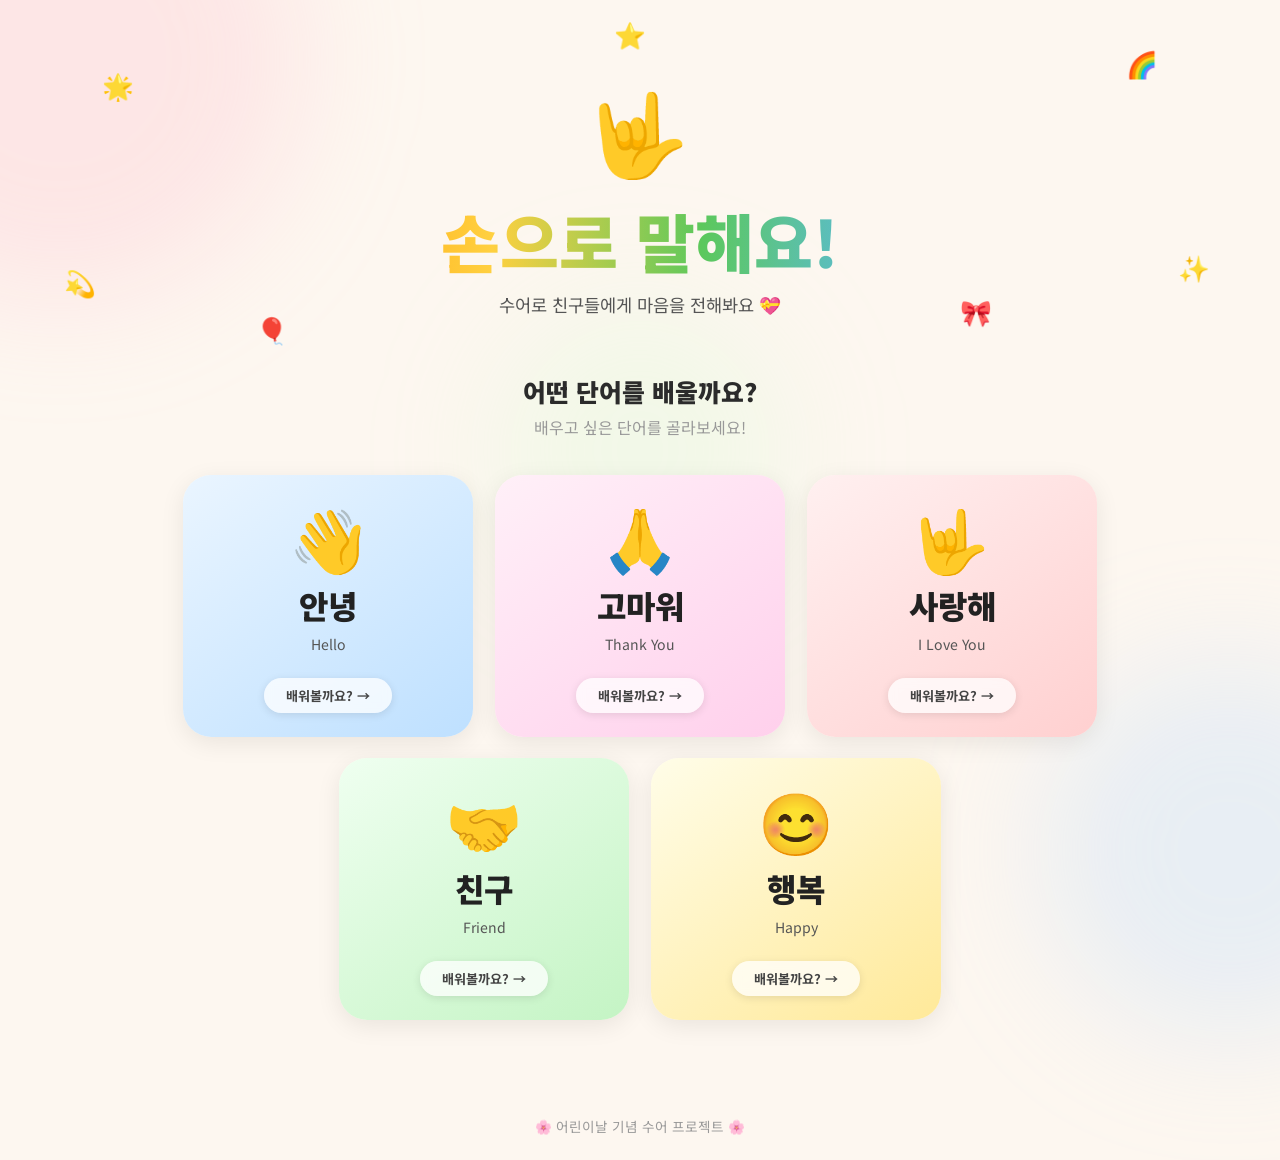
==== index.html @ a9c276ed "첫번째 버전 입니다." ====
<!DOCTYPE html>
<html lang="ko">
<head>
  <meta charset="UTF-8" />
  <meta name="viewport" content="width=device-width, initial-scale=1.0" />
  <title>손으로 말해요! 🤟</title>
  <link rel="stylesheet" href="css/style.css" />
  <link rel="preconnect" href="https://fonts.googleapis.com" />
  <link rel="preconnect" href="https://fonts.gstatic.com" crossorigin />
  <link href="https://fonts.googleapis.com/css2?family=Noto+Sans+KR:wght@400;700;900&display=swap" rel="stylesheet" />
</head>
<body class="home-page">

  <!-- Soft background blobs -->
  <div class="bg-blob blob-1"></div>
  <div class="bg-blob blob-2"></div>
  <div class="bg-blob blob-3"></div>

  <!-- ===== Hero ===== -->
  <header class="hero">
    <div class="hero-floats" aria-hidden="true">
      <span class="fe" style="--x:8%;  --y:18%; --d:0.0s; --dur:3.2s">🌟</span>
      <span class="fe" style="--x:88%; --y:12%; --d:0.6s; --dur:2.8s">🌈</span>
      <span class="fe" style="--x:5%;  --y:72%; --d:1.2s; --dur:3.5s">💫</span>
      <span class="fe" style="--x:92%; --y:68%; --d:0.3s; --dur:3.0s">✨</span>
      <span class="fe" style="--x:48%; --y:4%;  --d:0.9s; --dur:2.6s">⭐</span>
      <span class="fe" style="--x:20%; --y:85%; --d:1.5s; --dur:3.8s">🎈</span>
      <span class="fe" style="--x:75%; --y:80%; --d:0.4s; --dur:3.3s">🎀</span>
    </div>

    <div class="hero-content">
      <div class="hero-icon" aria-hidden="true">🤟</div>
      <h1 class="hero-title">손으로 말해요!</h1>
      <p class="hero-subtitle">수어로 친구들에게 마음을 전해봐요 💝</p>
    </div>
  </header>

  <!-- ===== Word Selection ===== -->
  <main class="main-content">
    <div class="section-header">
      <h2>어떤 단어를 배울까요?</h2>
      <p>배우고 싶은 단어를 골라보세요!</p>
    </div>

    <div class="words-grid">

      <a href="learn.html?word=hello" class="word-card" data-color="blue">
        <div class="card-emoji" aria-hidden="true">👋</div>
        <span class="word-kr">안녕</span>
        <span class="word-en">Hello</span>
        <span class="card-btn">배워볼까요? →</span>
      </a>

      <a href="learn.html?word=thankyou" class="word-card" data-color="pink">
        <div class="card-emoji" aria-hidden="true">🙏</div>
        <span class="word-kr">고마워</span>
        <span class="word-en">Thank You</span>
        <span class="card-btn">배워볼까요? →</span>
      </a>

      <a href="learn.html?word=iloveyou" class="word-card" data-color="red">
        <div class="card-emoji" aria-hidden="true">🤟</div>
        <span class="word-kr">사랑해</span>
        <span class="word-en">I Love You</span>
        <span class="card-btn">배워볼까요? →</span>
      </a>

      <a href="learn.html?word=friend" class="word-card" data-color="green">
        <div class="card-emoji" aria-hidden="true">🤝</div>
        <span class="word-kr">친구</span>
        <span class="word-en">Friend</span>
        <span class="card-btn">배워볼까요? →</span>
      </a>

      <a href="learn.html?word=happy" class="word-card" data-color="yellow">
        <div class="card-emoji" aria-hidden="true">😊</div>
        <span class="word-kr">행복</span>
        <span class="word-en">Happy</span>
        <span class="card-btn">배워볼까요? →</span>
      </a>

    </div>
  </main>

  <footer class="home-footer">
    <p>🌸 어린이날 기념 수어 프로젝트 🌸</p>
  </footer>

</body>
</html>
---- css/style.css ----
/* =============================================
   공통 기반
   ============================================= */
*, *::before, *::after { box-sizing: border-box; margin: 0; padding: 0; }

:root {
  --font: 'Noto Sans KR', sans-serif;

  --cream:   #FDF7F0;
  --white:   #FFFFFF;
  --text:    #2B2B2B;
  --text-md: #555555;
  --text-lt: #999999;
  --shadow:  rgba(0, 0, 0, 0.08);
  --shadow-h: rgba(0, 0, 0, 0.16);

  /* word card gradients */
  --grad-blue:   linear-gradient(145deg, #EAF5FF 0%, #BEE0FF 100%);
  --grad-pink:   linear-gradient(145deg, #FFF0F8 0%, #FFD0EC 100%);
  --grad-red:    linear-gradient(145deg, #FFF0F0 0%, #FFD0D0 100%);
  --grad-green:  linear-gradient(145deg, #EFFFF0 0%, #C4F4C4 100%);
  --grad-yellow: linear-gradient(145deg, #FFFDE8 0%, #FFE999 100%);

  /* learn page accent */
  --accent:  #7C5CFC;
  --accent2: #A78BFA;
  --success: #34D399;
  --danger:  #F87171;
}

html, body {
  font-family: var(--font);
  background: var(--cream);
  color: var(--text);
  min-height: 100%;
  overflow-x: hidden;
}

/* =============================================
   배경 블롭 (홈 페이지)
   ============================================= */
.bg-blob {
  position: fixed;
  border-radius: 50%;
  pointer-events: none;
  z-index: 0;
  filter: blur(60px);
}
.blob-1 {
  width: 480px; height: 480px;
  background: rgba(255, 180, 200, 0.25);
  top: -180px; left: -180px;
}
.blob-2 {
  width: 380px; height: 380px;
  background: rgba(170, 210, 255, 0.25);
  bottom: -140px; right: -140px;
}
.blob-3 {
  width: 300px; height: 300px;
  background: rgba(200, 255, 200, 0.2);
  top: 50%; left: 50%;
  transform: translate(-50%, -50%);
}

/* =============================================
   홈 — Hero
   ============================================= */
.hero {
  position: relative;
  z-index: 1;
  text-align: center;
  padding: 70px 24px 48px;
  overflow: hidden;
}

/* floating emoji particles */
.hero-floats { position: absolute; inset: 0; pointer-events: none; }
.fe {
  position: absolute;
  left: var(--x);
  top:  var(--y);
  font-size: 1.6rem;
  animation: float var(--dur, 3s) ease-in-out infinite;
  animation-delay: var(--d, 0s);
  user-select: none;
}
@keyframes float {
  0%, 100% { transform: translateY(0)   rotate(0deg); }
  50%       { transform: translateY(-16px) rotate(12deg); }
}

.hero-content { position: relative; z-index: 1; }

.hero-icon {
  font-size: 5rem;
  display: block;
  margin-bottom: 18px;
  animation: bounce-y 2.4s ease-in-out infinite;
}
@keyframes bounce-y {
  0%, 100% { transform: translateY(0); }
  50%       { transform: translateY(-14px); }
}

.hero-title {
  font-size: clamp(2.2rem, 6vw, 4rem);
  font-weight: 900;
  line-height: 1.15;
  background: linear-gradient(90deg,
    #FF6B6B 0%, #FF9A00 20%, #FFD040 38%,
    #5CC85C 55%, #5BB8F5 72%, #A855F7 100%);
  -webkit-background-clip: text;
  -webkit-text-fill-color: transparent;
  background-clip: text;
  margin-bottom: 14px;
}

.hero-subtitle {
  font-size: 1.1rem;
  color: var(--text-md);
  font-weight: 400;
}

/* =============================================
   홈 — 섹션 헤더 & 그리드
   ============================================= */
.main-content {
  position: relative;
  z-index: 1;
  max-width: 1020px;
  margin: 0 auto;
  padding: 8px 24px 72px;
}

.section-header {
  text-align: center;
  margin-bottom: 36px;
}
.section-header h2 {
  font-size: 1.55rem;
  font-weight: 900;
  margin-bottom: 6px;
}
.section-header p {
  font-size: 1rem;
  color: var(--text-lt);
}

/* flex-wrap so the last 2 centre naturally */
.words-grid {
  display: flex;
  flex-wrap: wrap;
  justify-content: center;
  gap: 22px;
}

/* =============================================
   홈 — 단어 카드
   ============================================= */
.word-card {
  flex: 0 0 calc(33.33% - 22px);
  min-width: 210px;
  max-width: 290px;
  text-decoration: none;
  color: var(--text);
  border-radius: 28px;
  padding: 32px 20px 24px;
  text-align: center;
  display: flex;
  flex-direction: column;
  align-items: center;
  gap: 6px;
  box-shadow: 0 6px 24px var(--shadow);
  transition: transform 0.25s ease, box-shadow 0.25s ease;
  cursor: pointer;
  position: relative;
  overflow: hidden;

  /* entrance animation */
  opacity: 0;
  animation: card-in 0.5s ease forwards;
}
.word-card:nth-child(1) { animation-delay: 0.10s; }
.word-card:nth-child(2) { animation-delay: 0.18s; }
.word-card:nth-child(3) { animation-delay: 0.26s; }
.word-card:nth-child(4) { animation-delay: 0.34s; }
.word-card:nth-child(5) { animation-delay: 0.42s; }

@keyframes card-in {
  from { opacity: 0; transform: translateY(28px) scale(0.95); }
  to   { opacity: 1; transform: translateY(0)   scale(1); }
}

.word-card:hover {
  transform: translateY(-10px) scale(1.03);
  box-shadow: 0 18px 48px var(--shadow-h);
}
.word-card:active {
  transform: translateY(-4px) scale(0.99);
}

/* color variants */
.word-card[data-color="blue"]   { background: var(--grad-blue); }
.word-card[data-color="pink"]   { background: var(--grad-pink); }
.word-card[data-color="red"]    { background: var(--grad-red); }
.word-card[data-color="green"]  { background: var(--grad-green); }
.word-card[data-color="yellow"] { background: var(--grad-yellow); }

.card-emoji {
  font-size: 3.8rem;
  line-height: 1;
  margin-bottom: 8px;
  transition: transform 0.25s ease;
}
.word-card:hover .card-emoji {
  transform: scale(1.18) rotate(6deg);
}

.word-kr {
  font-size: 2rem;
  font-weight: 900;
  color: #222;
}
.word-en {
  font-size: 0.88rem;
  color: var(--text-md);
  margin-bottom: 14px;
}
.card-btn {
  display: inline-block;
  background: rgba(255,255,255,0.75);
  backdrop-filter: blur(4px);
  border-radius: 50px;
  padding: 8px 22px;
  font-size: 0.82rem;
  font-weight: 700;
  color: #444;
  box-shadow: 0 2px 8px rgba(0,0,0,0.1);
  transition: background 0.2s;
  margin-top: 4px;
}
.word-card:hover .card-btn {
  background: rgba(255,255,255,0.95);
}

/* =============================================
   홈 — 푸터
   ============================================= */
.home-footer {
  position: relative;
  z-index: 1;
  text-align: center;
  padding: 24px;
  color: var(--text-lt);
  font-size: 0.85rem;
}

/* =============================================
   학습 페이지 — 기본 구조
   ============================================= */
.learn-page {
  min-height: 100vh;
  display: flex;
  flex-direction: column;
  background: #F5F0FF; /* soft lavender for learn page */
}
.learn-page::before {
  content: '';
  position: fixed;
  inset: 0;
  background:
    radial-gradient(ellipse 60% 50% at 10% 0%,   rgba(167,139,250,0.18) 0%, transparent 70%),
    radial-gradient(ellipse 50% 60% at 90% 100%,  rgba(110,200,255,0.15) 0%, transparent 70%);
  pointer-events: none;
  z-index: 0;
}

/* =============================================
   학습 페이지 — 헤더
   ============================================= */
.learn-header {
  position: sticky;
  top: 0;
  z-index: 100;
  display: flex;
  align-items: center;
  gap: 16px;
  padding: 16px 24px;
  background: rgba(255,255,255,0.85);
  backdrop-filter: blur(12px);
  box-shadow: 0 2px 16px rgba(0,0,0,0.07);
}

.back-btn {
  text-decoration: none;
  color: var(--text);
  font-weight: 700;
  font-size: 0.9rem;
  padding: 8px 18px;
  border-radius: 50px;
  background: #EBEBEB;
  transition: background 0.2s;
  flex-shrink: 0;
}
.back-btn:hover { background: #DCDCDC; }

.learn-word-badge {
  display: flex;
  align-items: center;
  gap: 10px;
}
#hdr-emoji { font-size: 1.6rem; }
#hdr-kr    { font-size: 1.3rem; font-weight: 900; }
#hdr-en    { font-size: 0.85rem; color: var(--text-lt); }

/* =============================================
   학습 페이지 — 메인 그리드
   ============================================= */
.learn-main {
  position: relative;
  z-index: 1;
  flex: 1;
  display: grid;
  grid-template-columns: 1fr 1fr;
  grid-template-rows: 1fr auto;
  gap: 20px;
  max-width: 1080px;
  width: 100%;
  margin: 0 auto;
  padding: 24px 24px 40px;
}

/* shared panel */
.panel {
  background: var(--white);
  border-radius: 28px;
  padding: 28px;
  box-shadow: 0 6px 28px rgba(124, 92, 252, 0.08);
}
.panel-title {
  font-size: 1.05rem;
  font-weight: 900;
  margin-bottom: 20px;
  color: var(--text);
}

/* =============================================
   학습 페이지 — How-to 패널
   ============================================= */
.howto-panel { display: flex; flex-direction: column; gap: 20px; }

/* reference word display */
.ref-display {
  text-align: center;
  padding: 24px 16px;
  border-radius: 20px;
  background: linear-gradient(135deg, #F3EFFF 0%, #E8DFFF 100%);
  border: 2px solid rgba(124, 92, 252, 0.15);
}
.ref-emoji {
  font-size: 4rem;
  line-height: 1;
  margin-bottom: 10px;
  animation: bounce-y 2.4s ease-in-out infinite;
}
.ref-kr {
  font-size: 2.2rem;
  font-weight: 900;
  color: var(--accent);
  margin-bottom: 4px;
}
.ref-en {
  font-size: 0.9rem;
  color: var(--text-lt);
}

/* steps */
.steps-list {
  list-style: none;
  display: flex;
  flex-direction: column;
  gap: 12px;
}
.step-item {
  display: flex;
  align-items: flex-start;
  gap: 12px;
  padding: 14px 16px;
  background: #F9F7FF;
  border-radius: 16px;
  border: 1px solid rgba(124, 92, 252, 0.08);
}
.step-num {
  width: 30px;
  height: 30px;
  border-radius: 50%;
  background: linear-gradient(135deg, var(--accent), var(--accent2));
  color: #fff;
  font-weight: 900;
  font-size: 0.85rem;
  display: flex;
  align-items: center;
  justify-content: center;
  flex-shrink: 0;
}
.step-emoji { font-size: 1.3rem; line-height: 1.6; }
.step-text  { font-size: 0.95rem; line-height: 1.6; padding-top: 3px; color: var(--text-md); }

/* =============================================
   학습 페이지 — 웹캠 패널
   ============================================= */
.webcam-panel {
  display: flex;
  flex-direction: column;
  align-items: center;
  gap: 16px;
}

.webcam-wrap {
  position: relative;
  width: 100%;
  aspect-ratio: 4 / 3;
  border-radius: 20px;
  background: #0F0F1A;
  overflow: hidden;
  display: flex;
  align-items: center;
  justify-content: center;
}

#webcam-video {
  width: 100%;
  height: 100%;
  object-fit: cover;
  transform: scaleX(-1); /* mirror */
  border-radius: 20px;
}

.cam-placeholder {
  display: flex;
  flex-direction: column;
  align-items: center;
  gap: 12px;
  color: rgba(255,255,255,0.6);
  text-align: center;
  font-size: 0.9rem;
  line-height: 1.5;
}
.ph-emoji { font-size: 3.2rem; }

/* red recording dot */
.rec-dot {
  position: absolute;
  top: 14px;
  right: 14px;
  width: 13px;
  height: 13px;
  background: #FF3B30;
  border-radius: 50%;
  box-shadow: 0 0 6px rgba(255,59,48,0.8);
  animation: pulse-dot 1.2s ease-in-out infinite;
}
@keyframes pulse-dot {
  0%, 100% { opacity: 1;   transform: scale(1);   }
  50%       { opacity: 0.4; transform: scale(0.75); }
}

/* camera button */
.cam-btn {
  width: 100%;
  padding: 14px;
  border: none;
  border-radius: 50px;
  font-family: var(--font);
  font-size: 1rem;
  font-weight: 700;
  cursor: pointer;
  display: flex;
  align-items: center;
  justify-content: center;
  gap: 8px;
  transition: transform 0.2s ease, box-shadow 0.2s ease;
}
.cam-start {
  background: linear-gradient(135deg, #5CC85C, #38A838);
  color: #fff;
  box-shadow: 0 4px 16px rgba(92, 200, 92, 0.4);
}
.cam-start:hover  { transform: translateY(-2px); box-shadow: 0 8px 22px rgba(92,200,92,0.5); }
.cam-stop {
  background: linear-gradient(135deg, #FF6B6B, #CC3333);
  color: #fff;
  box-shadow: 0 4px 16px rgba(255,107,107,0.4);
}
.cam-stop:hover   { transform: translateY(-2px); box-shadow: 0 8px 22px rgba(255,107,107,0.5); }

.cam-tip { font-size: 0.82rem; color: var(--text-lt); text-align: center; }

/* =============================================
   학습 페이지 — 피드백 패널
   ============================================= */
.feedback-panel {
  grid-column: 1 / -1;
  min-height: 110px;
  display: flex;
  align-items: center;
  justify-content: center;
}

.fb {
  display: flex;
  flex-direction: column;
  align-items: center;
  gap: 10px;
  text-align: center;
  font-size: 1rem;
  color: var(--text-md);
}
.fb[hidden] { display: none !important; }

.fb-icon  { font-size: 2.2rem; }

/* confidence bar */
.conf-bar-wrap {
  width: 240px;
  max-width: 100%;
  height: 12px;
  background: #EEE;
  border-radius: 6px;
  overflow: hidden;
  margin-top: 4px;
}
.conf-bar {
  height: 100%;
  width: 0%;
  border-radius: 6px;
  background: linear-gradient(90deg, #FBBF24, #34D399);
  transition: width 0.35s ease;
}

/* success state */
.celebrate-pop {
  animation: pop-in 0.5s cubic-bezier(0.34, 1.56, 0.64, 1) forwards;
}
@keyframes pop-in {
  from { transform: scale(0) rotate(-15deg); }
  to   { transform: scale(1) rotate(0deg); }
}
.success-msg {
  font-size: 1.4rem;
  font-weight: 900;
  color: var(--success);
}
.retry-btn {
  margin-top: 6px;
  padding: 10px 28px;
  border: none;
  border-radius: 50px;
  font-family: var(--font);
  font-size: 0.95rem;
  font-weight: 700;
  background: linear-gradient(135deg, var(--accent), var(--accent2));
  color: #fff;
  cursor: pointer;
  box-shadow: 0 4px 14px rgba(124,92,252,0.35);
  transition: transform 0.2s, box-shadow 0.2s;
}
.retry-btn:hover {
  transform: translateY(-2px);
  box-shadow: 0 8px 20px rgba(124,92,252,0.45);
}

/* =============================================
   축하 confetti 캔버스
   ============================================= */
#confetti-canvas {
  position: fixed;
  inset: 0;
  width: 100%;
  height: 100%;
  pointer-events: none;
  z-index: 9999;
}
#confetti-canvas[hidden] { display: none; }

/* =============================================
   반응형
   ============================================= */
@media (max-width: 780px) {
  .learn-main {
    grid-template-columns: 1fr;
    grid-template-rows: auto;
    padding: 16px 16px 32px;
  }
  .feedback-panel { grid-column: 1; }

  .word-card {
    flex: 0 0 calc(50% - 11px);
    min-width: 0;
    max-width: none;
  }
}

@media (max-width: 480px) {
  .word-card { flex: 0 0 100%; }
  .hero { padding: 50px 16px 36px; }
  .hero-icon { font-size: 3.8rem; }
}
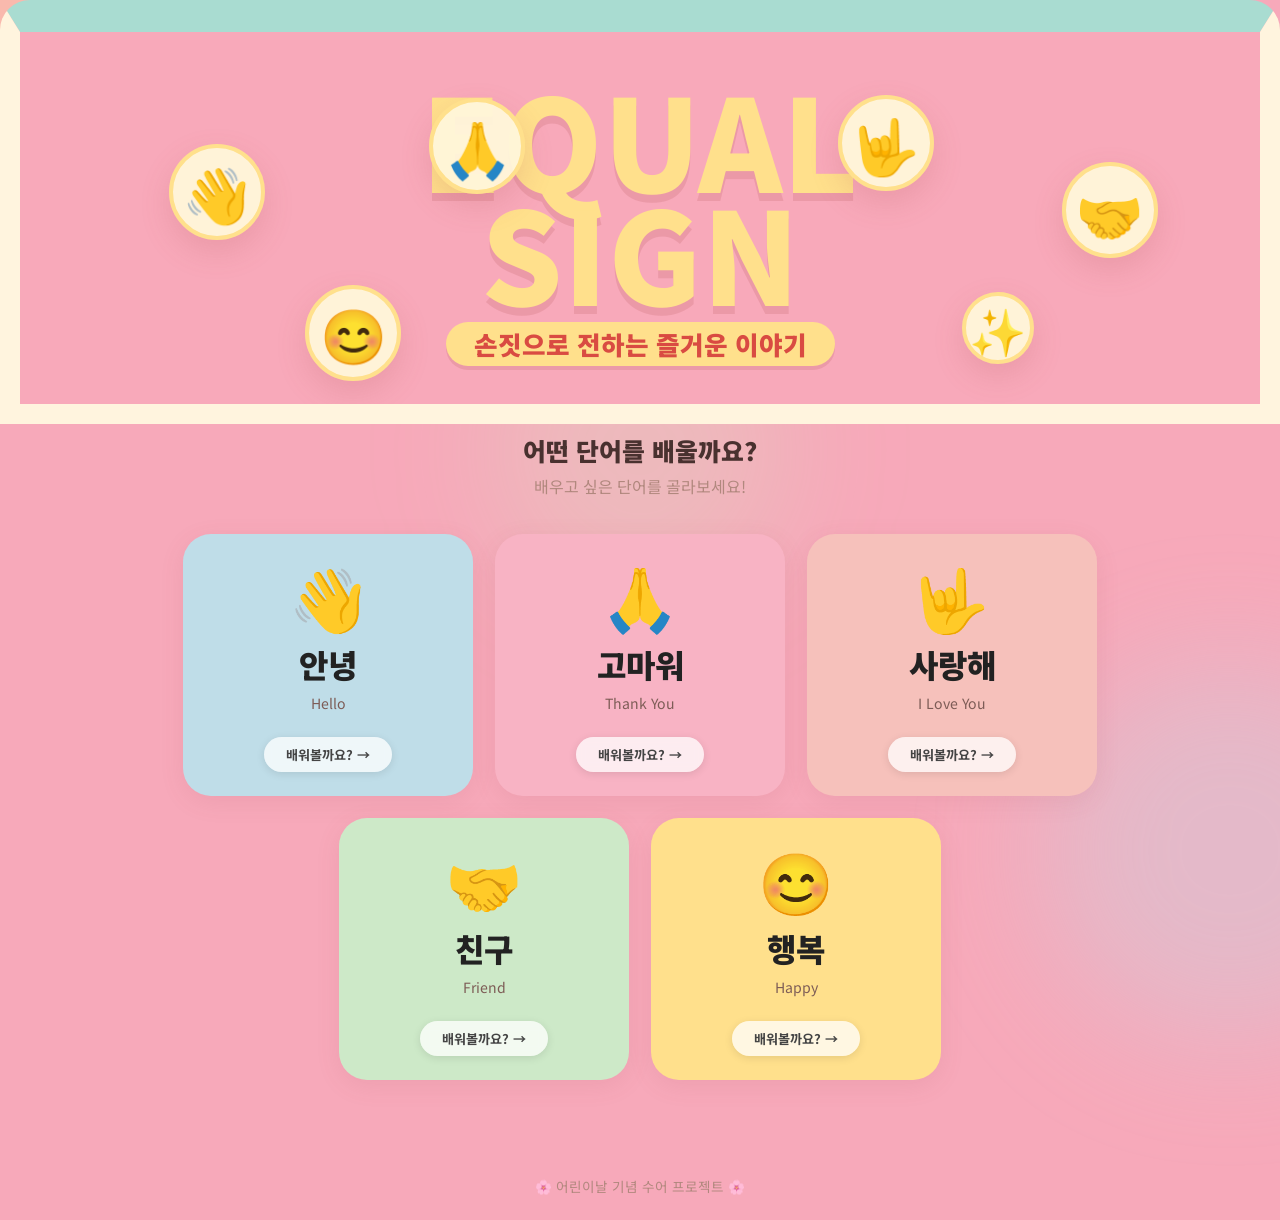
==== commit 9e05562a: "[Feat] 홈 히어로를 파스텔 톤으로 개편" ====
--- a/index.html
+++ b/index.html
@@ -4,7 +4,7 @@
   <meta charset="UTF-8" />
   <meta name="viewport" content="width=device-width, initial-scale=1.0" />
   <title>손으로 말해요! 🤟</title>
-  <link rel="stylesheet" href="css/style.css" />
+  <link rel="stylesheet" href="css/style.css?v=4" />
   <link rel="preconnect" href="https://fonts.googleapis.com" />
   <link rel="preconnect" href="https://fonts.gstatic.com" crossorigin />
   <link href="https://fonts.googleapis.com/css2?family=Noto+Sans+KR:wght@400;700;900&display=swap" rel="stylesheet" />
@@ -19,19 +19,20 @@
   <!-- ===== Hero ===== -->
   <header class="hero">
     <div class="hero-floats" aria-hidden="true">
-      <span class="fe" style="--x:8%;  --y:18%; --d:0.0s; --dur:3.2s">🌟</span>
-      <span class="fe" style="--x:88%; --y:12%; --d:0.6s; --dur:2.8s">🌈</span>
-      <span class="fe" style="--x:5%;  --y:72%; --d:1.2s; --dur:3.5s">💫</span>
-      <span class="fe" style="--x:92%; --y:68%; --d:0.3s; --dur:3.0s">✨</span>
-      <span class="fe" style="--x:48%; --y:4%;  --d:0.9s; --dur:2.6s">⭐</span>
-      <span class="fe" style="--x:20%; --y:85%; --d:1.5s; --dur:3.8s">🎈</span>
-      <span class="fe" style="--x:75%; --y:80%; --d:0.4s; --dur:3.3s">🎀</span>
+      <span class="fe hero-emoji emoji-hello" style="--x:12%; --y:30%; --d:0.0s; --dur:3.4s">👋</span>
+      <span class="fe hero-emoji emoji-thanks" style="--x:33%; --y:20%; --d:0.5s; --dur:3.0s">🙏</span>
+      <span class="fe hero-emoji emoji-love" style="--x:66%; --y:19%; --d:0.9s; --dur:3.2s">🤟</span>
+      <span class="fe hero-emoji emoji-friend" style="--x:84%; --y:35%; --d:0.2s; --dur:3.6s">🤝</span>
+      <span class="fe hero-emoji emoji-happy" style="--x:23%; --y:68%; --d:1.1s; --dur:3.1s">😊</span>
+      <span class="fe hero-emoji emoji-star" style="--x:76%; --y:70%; --d:0.7s; --dur:3.5s">✨</span>
     </div>
 
     <div class="hero-content">
-      <div class="hero-icon" aria-hidden="true">🤟</div>
-      <h1 class="hero-title">손으로 말해요!</h1>
-      <p class="hero-subtitle">수어로 친구들에게 마음을 전해봐요 💝</p>
+      <h1 class="hero-title">
+        <span>EQUAL</span>
+        <span>SIGN</span>
+      </h1>
+      <p class="hero-subtitle">손짓으로 전하는 즐거운 이야기</p>
     </div>
   </header>
 
--- a/css/style.css
+++ b/css/style.css
@@ -6,20 +6,24 @@
 :root {
   --font: 'Noto Sans KR', sans-serif;
 
-  --cream:   #FDF7F0;
+  --cream:   #FFF4DE;
   --white:   #FFFFFF;
-  --text:    #2B2B2B;
-  --text-md: #555555;
-  --text-lt: #999999;
-  --shadow:  rgba(0, 0, 0, 0.08);
-  --shadow-h: rgba(0, 0, 0, 0.16);
+  --text:    #49312F;
+  --text-md: #7D5C56;
+  --text-lt: #B1887E;
+  --hero-bg: #F8A9BA;
+  --hero-mint: #A9DCD1;
+  --hero-yellow: #FFE08C;
+  --coral: #D94B42;
+  --shadow:  rgba(154, 72, 78, 0.10);
+  --shadow-h: rgba(154, 72, 78, 0.18);
 
   /* word card gradients */
-  --grad-blue:   linear-gradient(145deg, #EAF5FF 0%, #BEE0FF 100%);
-  --grad-pink:   linear-gradient(145deg, #FFF0F8 0%, #FFD0EC 100%);
-  --grad-red:    linear-gradient(145deg, #FFF0F0 0%, #FFD0D0 100%);
-  --grad-green:  linear-gradient(145deg, #EFFFF0 0%, #C4F4C4 100%);
-  --grad-yellow: linear-gradient(145deg, #FFFDE8 0%, #FFE999 100%);
+  --grad-blue:   #BFDDE8;
+  --grad-pink:   #F8B3C4;
+  --grad-red:    #F6C1BB;
+  --grad-green:  #CDE9C8;
+  --grad-yellow: #FFE08C;
 
   /* learn page accent */
   --accent:  #7C5CFC;
@@ -36,6 +40,10 @@
   overflow-x: hidden;
 }
 
+.home-page {
+  background: #F7A9BA;
+}
+
 /* =============================================
    배경 블롭 (홈 페이지)
    ============================================= */
@@ -48,12 +56,12 @@
 }
 .blob-1 {
   width: 480px; height: 480px;
-  background: rgba(255, 180, 200, 0.25);
+  background: rgba(255, 224, 140, 0.28);
   top: -180px; left: -180px;
 }
 .blob-2 {
   width: 380px; height: 380px;
-  background: rgba(170, 210, 255, 0.25);
+  background: rgba(191, 221, 232, 0.32);
   bottom: -140px; right: -140px;
 }
 .blob-3 {
@@ -70,8 +78,16 @@
   position: relative;
   z-index: 1;
   text-align: center;
-  padding: 70px 24px 48px;
+  min-height: min(44vh, 430px);
+  padding: 54px 24px 38px;
   overflow: hidden;
+  background: var(--hero-bg);
+  border: 20px solid var(--cream);
+  border-top: 32px solid var(--hero-mint);
+  border-radius: 30px 30px 0 0;
+  display: flex;
+  align-items: center;
+  justify-content: center;
 }
 
 /* floating emoji particles */
@@ -90,36 +106,72 @@
   50%       { transform: translateY(-16px) rotate(12deg); }
 }
 
-.hero-content { position: relative; z-index: 1; }
-
-.hero-icon {
-  font-size: 5rem;
-  display: block;
-  margin-bottom: 18px;
-  animation: bounce-y 2.4s ease-in-out infinite;
-}
+.hero-content {
+  position: relative;
+  z-index: 1;
+  width: min(1040px, 100%);
+}
+
 @keyframes bounce-y {
   0%, 100% { transform: translateY(0); }
   50%       { transform: translateY(-14px); }
 }
 
 .hero-title {
-  font-size: clamp(2.2rem, 6vw, 4rem);
-  font-weight: 900;
-  line-height: 1.15;
-  background: linear-gradient(90deg,
-    #FF6B6B 0%, #FF9A00 20%, #FFD040 38%,
-    #5CC85C 55%, #5BB8F5 72%, #A855F7 100%);
-  -webkit-background-clip: text;
-  -webkit-text-fill-color: transparent;
-  background-clip: text;
-  margin-bottom: 14px;
+  display: flex;
+  flex-direction: column;
+  align-items: center;
+  gap: clamp(0px, 1vw, 8px);
+  color: var(--hero-yellow);
+  font-size: clamp(4rem, 11vw, 8rem);
+  font-weight: 900;
+  line-height: 0.82;
+  letter-spacing: 0;
+  text-transform: uppercase;
+  text-shadow: 0 8px 0 rgba(177, 82, 82, 0.18);
+  margin-bottom: 18px;
+}
+
+.hero-title span {
+  display: block;
 }
 
 .hero-subtitle {
-  font-size: 1.1rem;
-  color: var(--text-md);
-  font-weight: 400;
+  display: inline-flex;
+  align-items: center;
+  justify-content: center;
+  min-height: 44px;
+  padding: 0 28px;
+  background: var(--hero-yellow);
+  color: var(--coral);
+  font-size: clamp(1rem, 2.4vw, 1.6rem);
+  font-weight: 900;
+  border-radius: 999px;
+  box-shadow: 0 4px 0 rgba(177, 82, 82, 0.18);
+}
+
+.hero-emoji {
+  z-index: 2;
+  width: clamp(62px, 8vw, 96px);
+  height: clamp(62px, 8vw, 96px);
+  display: grid;
+  place-items: center;
+  border-radius: 50%;
+  background: rgba(255, 247, 219, 0.95);
+  border: 4px solid var(--hero-yellow);
+  box-shadow: 0 12px 30px rgba(177, 82, 82, 0.18);
+  font-size: clamp(2.1rem, 4.2vw, 4rem);
+}
+
+.emoji-thanks,
+.emoji-love {
+  transform: translateY(-8px);
+}
+
+.emoji-star {
+  width: clamp(50px, 6vw, 72px);
+  height: clamp(50px, 6vw, 72px);
+  font-size: clamp(1.8rem, 3.6vw, 3.2rem);
 }
 
 /* =============================================
@@ -260,20 +312,11 @@
    학습 페이지 — 기본 구조
    ============================================= */
 .learn-page {
-  min-height: 100vh;
+  height: 100vh;
   display: flex;
   flex-direction: column;
-  background: #F5F0FF; /* soft lavender for learn page */
-}
-.learn-page::before {
-  content: '';
-  position: fixed;
-  inset: 0;
-  background:
-    radial-gradient(ellipse 60% 50% at 10% 0%,   rgba(167,139,250,0.18) 0%, transparent 70%),
-    radial-gradient(ellipse 50% 60% at 90% 100%,  rgba(110,200,255,0.15) 0%, transparent 70%);
-  pointer-events: none;
-  z-index: 0;
+  background: var(--cream); /* 홈과 동일한 배경 */
+  overflow: hidden;
 }
 
 /* =============================================
@@ -321,22 +364,21 @@
   position: relative;
   z-index: 1;
   flex: 1;
+  min-height: 0;          /* flex 자식이 줄어들 수 있게 */
   display: grid;
-  grid-template-columns: 1fr 1fr;
-  grid-template-rows: 1fr auto;
-  gap: 20px;
-  max-width: 1080px;
+  grid-template-columns: 3fr 7fr;     /* 3:7 비율 */
+  grid-template-rows: 1fr;
+  gap: 14px;
   width: 100%;
-  margin: 0 auto;
-  padding: 24px 24px 40px;
+  padding: 14px 18px 14px;
 }
 
 /* shared panel */
 .panel {
   background: var(--white);
-  border-radius: 28px;
-  padding: 28px;
-  box-shadow: 0 6px 28px rgba(124, 92, 252, 0.08);
+  border-radius: 24px;
+  padding: 22px;
+  box-shadow: 0 4px 20px var(--shadow);
 }
 .panel-title {
   font-size: 1.05rem;
@@ -348,7 +390,13 @@
 /* =============================================
    학습 페이지 — How-to 패널
    ============================================= */
-.howto-panel { display: flex; flex-direction: column; gap: 20px; }
+.howto-panel {
+  display: flex;
+  flex-direction: column;
+  gap: 14px;
+  min-height: 0;
+  overflow-y: auto;
+}
 
 /* reference word display */
 .ref-display {
@@ -413,14 +461,16 @@
 .webcam-panel {
   display: flex;
   flex-direction: column;
-  align-items: center;
-  gap: 16px;
+  align-items: stretch;
+  gap: 12px;
+  min-height: 0;         /* flex 자식이 줄어들 수 있게 */
 }
 
 .webcam-wrap {
   position: relative;
   width: 100%;
-  aspect-ratio: 4 / 3;
+  flex: 1;               /* 남은 공간 전부 차지 */
+  min-height: 0;
   border-radius: 20px;
   background: #0F0F1A;
   overflow: hidden;
@@ -436,18 +486,6 @@
   transform: scaleX(-1); /* mirror */
   border-radius: 20px;
 }
-
-.cam-placeholder {
-  display: flex;
-  flex-direction: column;
-  align-items: center;
-  gap: 12px;
-  color: rgba(255,255,255,0.6);
-  text-align: center;
-  font-size: 0.9rem;
-  line-height: 1.5;
-}
-.ph-emoji { font-size: 3.2rem; }
 
 /* red recording dot */
 .rec-dot {
@@ -469,107 +507,53 @@
 /* camera button */
 .cam-btn {
   width: 100%;
-  padding: 14px;
-  border: none;
-  border-radius: 50px;
-  font-family: var(--font);
-  font-size: 1rem;
-  font-weight: 700;
-  cursor: pointer;
-  display: flex;
-  align-items: center;
-  justify-content: center;
-  gap: 8px;
-  transition: transform 0.2s ease, box-shadow 0.2s ease;
-}
-.cam-start {
-  background: linear-gradient(135deg, #5CC85C, #38A838);
-  color: #fff;
-  box-shadow: 0 4px 16px rgba(92, 200, 92, 0.4);
-}
-.cam-start:hover  { transform: translateY(-2px); box-shadow: 0 8px 22px rgba(92,200,92,0.5); }
-.cam-stop {
-  background: linear-gradient(135deg, #FF6B6B, #CC3333);
-  color: #fff;
-  box-shadow: 0 4px 16px rgba(255,107,107,0.4);
-}
-.cam-stop:hover   { transform: translateY(-2px); box-shadow: 0 8px 22px rgba(255,107,107,0.5); }
-
-.cam-tip { font-size: 0.82rem; color: var(--text-lt); text-align: center; }
-
-/* =============================================
-   학습 페이지 — 피드백 패널
-   ============================================= */
-.feedback-panel {
-  grid-column: 1 / -1;
-  min-height: 110px;
-  display: flex;
-  align-items: center;
-  justify-content: center;
-}
-
-.fb {
-  display: flex;
-  flex-direction: column;
-  align-items: center;
-  gap: 10px;
-  text-align: center;
-  font-size: 1rem;
-  color: var(--text-md);
-}
-.fb[hidden] { display: none !important; }
-
-.fb-icon  { font-size: 2.2rem; }
-
-/* confidence bar */
-.conf-bar-wrap {
-  width: 240px;
-  max-width: 100%;
-  height: 12px;
-  background: #EEE;
-  border-radius: 6px;
-  overflow: hidden;
-  margin-top: 4px;
-}
-.conf-bar {
-  height: 100%;
-  width: 0%;
-  border-radius: 6px;
-  background: linear-gradient(90deg, #FBBF24, #34D399);
-  transition: width 0.35s ease;
-}
-
-/* success state */
-.celebrate-pop {
-  animation: pop-in 0.5s cubic-bezier(0.34, 1.56, 0.64, 1) forwards;
-}
-@keyframes pop-in {
-  from { transform: scale(0) rotate(-15deg); }
-  to   { transform: scale(1) rotate(0deg); }
-}
-.success-msg {
-  font-size: 1.4rem;
-  font-weight: 900;
-  color: var(--success);
-}
-.retry-btn {
-  margin-top: 6px;
-  padding: 10px 28px;
-  border: none;
-  border-radius: 50px;
+  padding: 12px 20px;
+  border-radius: 12px;
   font-family: var(--font);
   font-size: 0.95rem;
   font-weight: 700;
-  background: linear-gradient(135deg, var(--accent), var(--accent2));
-  color: #fff;
+  letter-spacing: 0.02em;
   cursor: pointer;
-  box-shadow: 0 4px 14px rgba(124,92,252,0.35);
-  transition: transform 0.2s, box-shadow 0.2s;
-}
-.retry-btn:hover {
-  transform: translateY(-2px);
-  box-shadow: 0 8px 20px rgba(124,92,252,0.45);
-}
+  display: flex;
+  align-items: center;
+  justify-content: center;
+  gap: 8px;
+  transition: all 0.15s ease;
+  border: 2px solid;
+}
+.cam-start {
+  background: #F0FFF4;
+  border-color: #6EE7A0;
+  color: #166534;
+  box-shadow: 0 3px 0 #6EE7A0;
+}
+.cam-start:hover {
+  background: #DCFCE7;
+  transform: translateY(-1px);
+  box-shadow: 0 4px 0 #6EE7A0;
+}
+.cam-start:active {
+  transform: translateY(2px);
+  box-shadow: none;
+}
+.cam-stop {
+  background: #FFF5F5;
+  border-color: #FCA5A5;
+  color: #991B1B;
+  box-shadow: 0 3px 0 #FCA5A5;
+}
+.cam-stop:hover {
+  background: #FEE2E2;
+  transform: translateY(-1px);
+  box-shadow: 0 4px 0 #FCA5A5;
+}
+.cam-stop:active {
+  transform: translateY(2px);
+  box-shadow: none;
+}
+
+.cam-tip { font-size: 0.82rem; color: var(--text-lt); text-align: center; }
+
 
 /* =============================================
    축하 confetti 캔버스
@@ -588,12 +572,15 @@
    반응형
    ============================================= */
 @media (max-width: 780px) {
+  .learn-page { height: auto; overflow: auto; }
   .learn-main {
     grid-template-columns: 1fr;
     grid-template-rows: auto;
-    padding: 16px 16px 32px;
+    height: auto;
+    padding: 12px 12px 24px;
   }
   .feedback-panel { grid-column: 1; }
+  .webcam-wrap { flex: unset; aspect-ratio: 4/3; }
 
   .word-card {
     flex: 0 0 calc(50% - 11px);
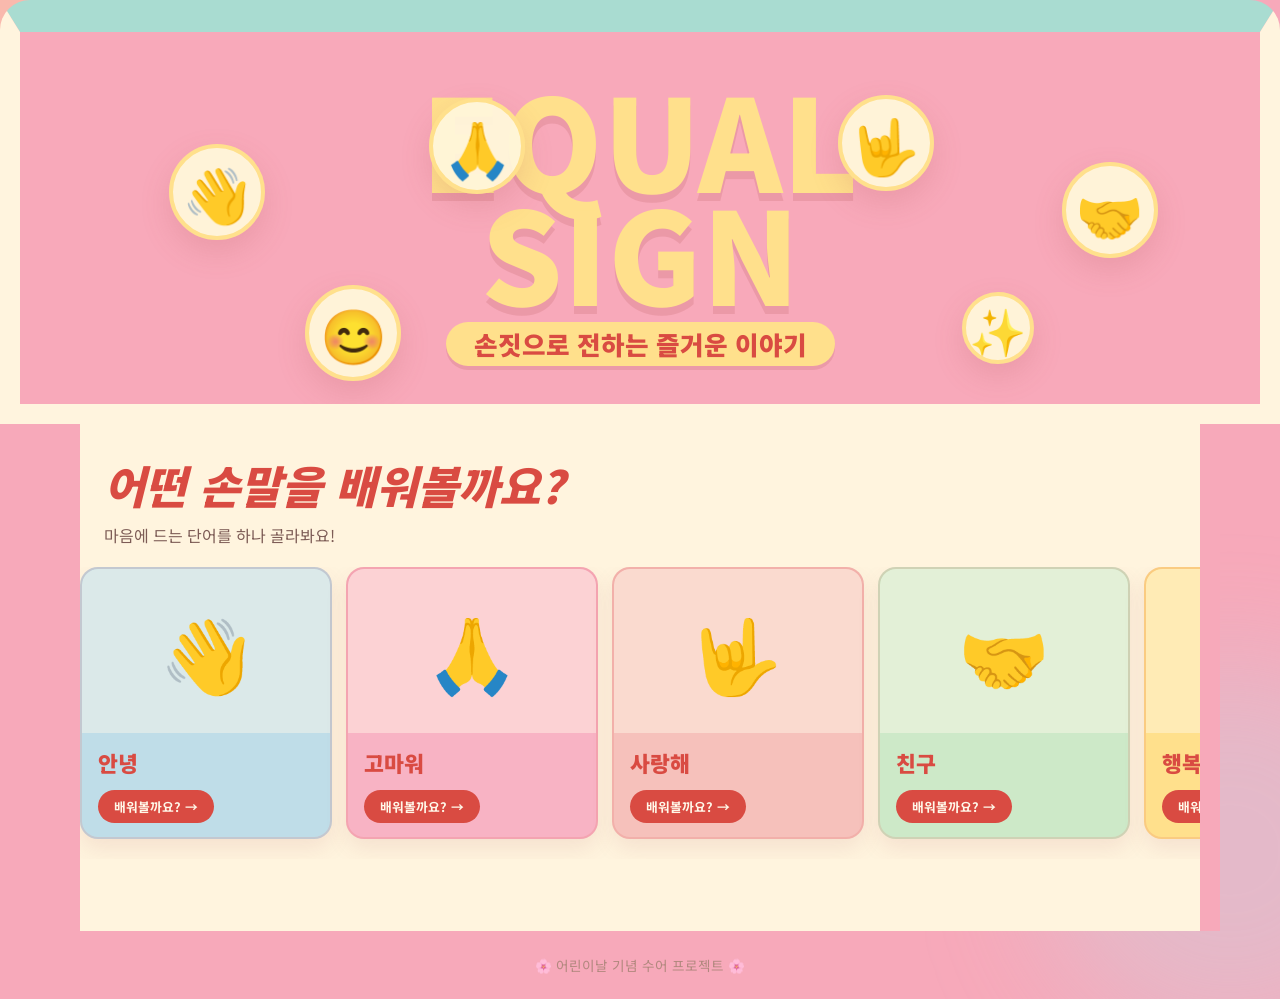
==== commit c2f84fae: "[Feat] 단어 선택 목록을 가로 카드형으로 개선" ====
--- a/index.html
+++ b/index.html
@@ -39,8 +39,8 @@
   <!-- ===== Word Selection ===== -->
   <main class="main-content">
     <div class="section-header">
-      <h2>어떤 단어를 배울까요?</h2>
-      <p>배우고 싶은 단어를 골라보세요!</p>
+      <h2>어떤 손말을 배워볼까요?</h2>
+      <p>마음에 드는 단어를 하나 골라봐요!</p>
     </div>
 
     <div class="words-grid">
@@ -48,35 +48,30 @@
       <a href="learn.html?word=hello" class="word-card" data-color="blue">
         <div class="card-emoji" aria-hidden="true">👋</div>
         <span class="word-kr">안녕</span>
-        <span class="word-en">Hello</span>
         <span class="card-btn">배워볼까요? →</span>
       </a>
 
       <a href="learn.html?word=thankyou" class="word-card" data-color="pink">
         <div class="card-emoji" aria-hidden="true">🙏</div>
         <span class="word-kr">고마워</span>
-        <span class="word-en">Thank You</span>
         <span class="card-btn">배워볼까요? →</span>
       </a>
 
       <a href="learn.html?word=iloveyou" class="word-card" data-color="red">
         <div class="card-emoji" aria-hidden="true">🤟</div>
         <span class="word-kr">사랑해</span>
-        <span class="word-en">I Love You</span>
         <span class="card-btn">배워볼까요? →</span>
       </a>
 
       <a href="learn.html?word=friend" class="word-card" data-color="green">
         <div class="card-emoji" aria-hidden="true">🤝</div>
         <span class="word-kr">친구</span>
-        <span class="word-en">Friend</span>
         <span class="card-btn">배워볼까요? →</span>
       </a>
 
       <a href="learn.html?word=happy" class="word-card" data-color="yellow">
         <div class="card-emoji" aria-hidden="true">😊</div>
         <span class="word-kr">행복</span>
-        <span class="word-en">Happy</span>
         <span class="card-btn">배워볼까요? →</span>
       </a>
 
--- a/css/style.css
+++ b/css/style.css
@@ -180,72 +180,83 @@
 .main-content {
   position: relative;
   z-index: 1;
-  max-width: 1020px;
+  max-width: 1160px;
   margin: 0 auto;
-  padding: 8px 24px 72px;
+  padding: 28px 24px 72px;
+  background: var(--cream);
+  border-left: 20px solid #F7A9BA;
+  border-right: 20px solid #F7A9BA;
 }
 
 .section-header {
-  text-align: center;
-  margin-bottom: 36px;
+  text-align: left;
+  margin-bottom: 20px;
 }
 .section-header h2 {
-  font-size: 1.55rem;
+  font-size: clamp(1.8rem, 4vw, 2.8rem);
   font-weight: 900;
   margin-bottom: 6px;
+  color: var(--coral);
+  font-style: italic;
 }
 .section-header p {
   font-size: 1rem;
-  color: var(--text-lt);
-}
-
-/* flex-wrap so the last 2 centre naturally */
+  color: var(--text-md);
+}
+
 .words-grid {
   display: flex;
-  flex-wrap: wrap;
-  justify-content: center;
-  gap: 22px;
+  flex-wrap: nowrap;
+  justify-content: flex-start;
+  gap: 14px;
+  margin: 0 -24px;
+  padding: 0 24px 20px;
+  overflow-x: auto;
+  scroll-snap-type: x proximity;
+  scrollbar-color: var(--coral) rgba(217, 75, 66, 0.12);
+}
+.words-grid::-webkit-scrollbar {
+  height: 8px;
+}
+.words-grid::-webkit-scrollbar-track {
+  background: rgba(217, 75, 66, 0.12);
+  border-radius: 999px;
+}
+.words-grid::-webkit-scrollbar-thumb {
+  background: var(--coral);
+  border-radius: 999px;
 }
 
 /* =============================================
    홈 — 단어 카드
    ============================================= */
 .word-card {
-  flex: 0 0 calc(33.33% - 22px);
-  min-width: 210px;
-  max-width: 290px;
+  flex: 0 0 252px;
+  min-width: 252px;
+  max-width: 252px;
   text-decoration: none;
   color: var(--text);
-  border-radius: 28px;
-  padding: 32px 20px 24px;
-  text-align: center;
+  border-radius: 18px;
+  padding: 0 0 14px;
+  text-align: left;
   display: flex;
   flex-direction: column;
-  align-items: center;
-  gap: 6px;
-  box-shadow: 0 6px 24px var(--shadow);
+  align-items: stretch;
+  gap: 0;
+  background: #FFF8E9;
+  border: 2px solid rgba(217, 75, 66, 0.14);
+  box-shadow: 0 10px 22px var(--shadow);
   transition: transform 0.25s ease, box-shadow 0.25s ease;
   cursor: pointer;
   position: relative;
   overflow: hidden;
-
-  /* entrance animation */
-  opacity: 0;
-  animation: card-in 0.5s ease forwards;
-}
-.word-card:nth-child(1) { animation-delay: 0.10s; }
-.word-card:nth-child(2) { animation-delay: 0.18s; }
-.word-card:nth-child(3) { animation-delay: 0.26s; }
-.word-card:nth-child(4) { animation-delay: 0.34s; }
-.word-card:nth-child(5) { animation-delay: 0.42s; }
-
-@keyframes card-in {
-  from { opacity: 0; transform: translateY(28px) scale(0.95); }
-  to   { opacity: 1; transform: translateY(0)   scale(1); }
+  scroll-snap-align: start;
+
+  opacity: 1;
 }
 
 .word-card:hover {
-  transform: translateY(-10px) scale(1.03);
+  transform: translateY(-8px);
   box-shadow: 0 18px 48px var(--shadow-h);
 }
 .word-card:active {
@@ -260,9 +271,14 @@
 .word-card[data-color="yellow"] { background: var(--grad-yellow); }
 
 .card-emoji {
-  font-size: 3.8rem;
+  height: 164px;
+  display: grid;
+  place-items: center;
+  margin: 0;
+  border-radius: 16px 16px 0 0;
+  background: rgba(255, 248, 233, 0.44);
+  font-size: 4.5rem;
   line-height: 1;
-  margin-bottom: 8px;
   transition: transform 0.25s ease;
 }
 .word-card:hover .card-emoji {
@@ -270,30 +286,26 @@
 }
 
 .word-kr {
-  font-size: 2rem;
+  padding: 14px 16px 4px;
+  font-size: 1.35rem;
   font-weight: 900;
-  color: #222;
-}
-.word-en {
-  font-size: 0.88rem;
-  color: var(--text-md);
-  margin-bottom: 14px;
+  color: var(--coral);
 }
 .card-btn {
-  display: inline-block;
-  background: rgba(255,255,255,0.75);
-  backdrop-filter: blur(4px);
-  border-radius: 50px;
-  padding: 8px 22px;
-  font-size: 0.82rem;
+  align-self: flex-start;
+  display: inline-flex;
+  margin: 8px 16px 0;
+  background: var(--coral);
+  border-radius: 999px;
+  padding: 7px 16px;
+  font-size: 0.8rem;
   font-weight: 700;
-  color: #444;
-  box-shadow: 0 2px 8px rgba(0,0,0,0.1);
+  color: #FFF8E9;
+  box-shadow: none;
   transition: background 0.2s;
-  margin-top: 4px;
 }
 .word-card:hover .card-btn {
-  background: rgba(255,255,255,0.95);
+  background: #B93C36;
 }
 
 /* =============================================
@@ -583,14 +595,50 @@
   .webcam-wrap { flex: unset; aspect-ratio: 4/3; }
 
   .word-card {
-    flex: 0 0 calc(50% - 11px);
-    min-width: 0;
-    max-width: none;
-  }
+    flex-basis: 220px;
+    min-width: 220px;
+    max-width: 220px;
+  }
+  .card-emoji { height: 146px; }
 }
 
 @media (max-width: 480px) {
-  .word-card { flex: 0 0 100%; }
-  .hero { padding: 50px 16px 36px; }
-  .hero-icon { font-size: 3.8rem; }
-}
+  .main-content {
+    padding-inline: 18px;
+    border-left-width: 10px;
+    border-right-width: 10px;
+  }
+  .words-grid {
+    margin-inline: -18px;
+    padding-inline: 18px;
+  }
+  .word-card {
+    flex-basis: 210px;
+    min-width: 210px;
+    max-width: 210px;
+  }
+  .hero {
+    min-height: 68vh;
+    padding: 64px 16px 46px;
+    border-top-width: 24px;
+  }
+  .hero-title {
+    font-size: clamp(4rem, 20vw, 5.2rem);
+    margin-bottom: 24px;
+  }
+  .hero-subtitle {
+    min-height: 40px;
+    padding: 0 18px;
+  }
+  .hero-emoji {
+    width: 54px;
+    height: 54px;
+    border-width: 3px;
+    font-size: 2rem;
+  }
+  .emoji-star {
+    width: 46px;
+    height: 46px;
+    font-size: 1.6rem;
+  }
+}
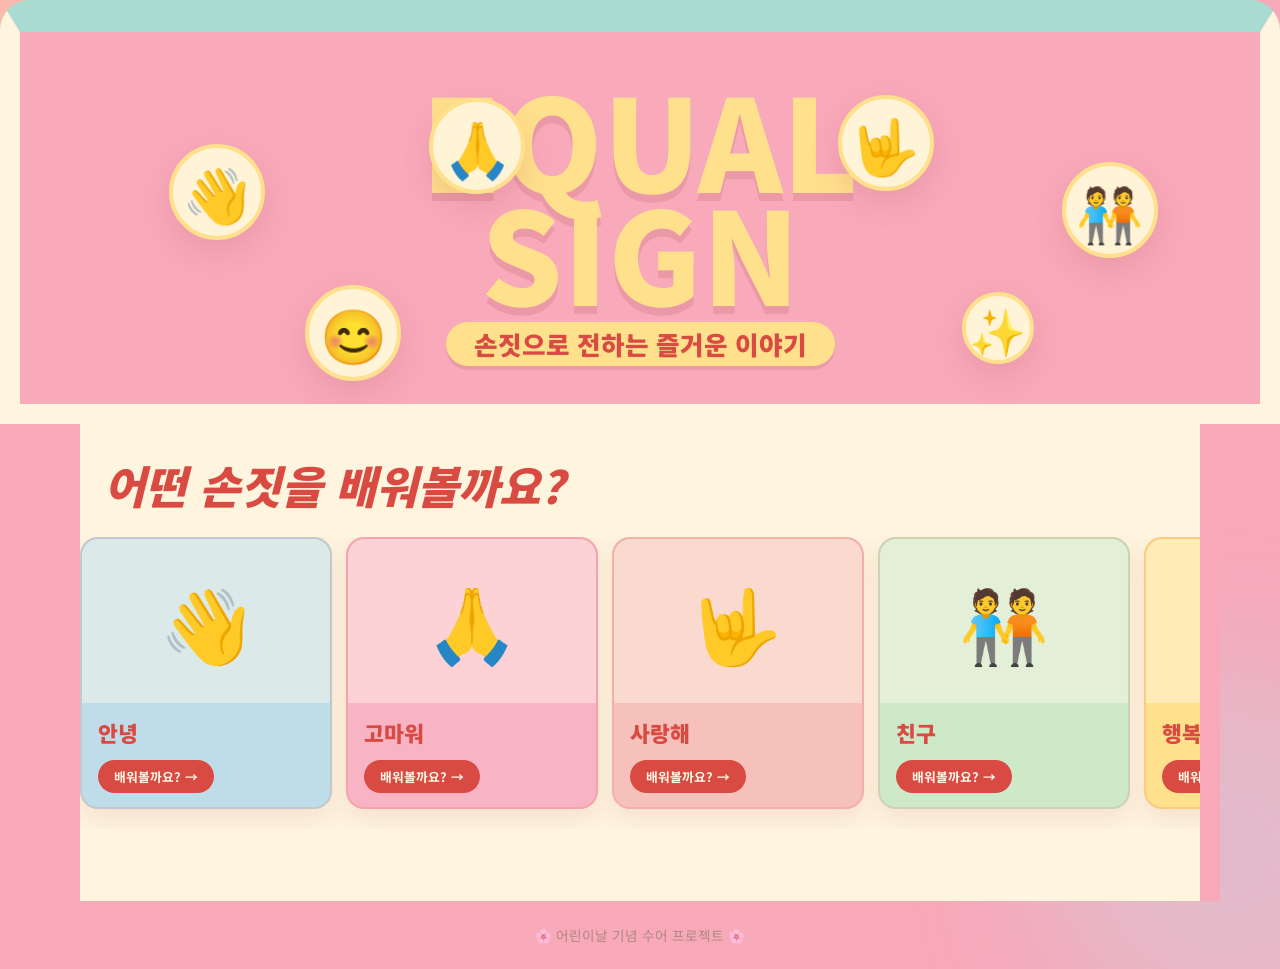
==== commit 5c221c60: "[Feat] 7초 인식 후 점수 화면 추가" ====
--- a/index.html
+++ b/index.html
@@ -4,7 +4,7 @@
   <meta charset="UTF-8" />
   <meta name="viewport" content="width=device-width, initial-scale=1.0" />
   <title>손으로 말해요! 🤟</title>
-  <link rel="stylesheet" href="css/style.css?v=4" />
+  <link rel="stylesheet" href="css/style.css?v=5" />
   <link rel="preconnect" href="https://fonts.googleapis.com" />
   <link rel="preconnect" href="https://fonts.gstatic.com" crossorigin />
   <link href="https://fonts.googleapis.com/css2?family=Noto+Sans+KR:wght@400;700;900&display=swap" rel="stylesheet" />
@@ -22,7 +22,7 @@
       <span class="fe hero-emoji emoji-hello" style="--x:12%; --y:30%; --d:0.0s; --dur:3.4s">👋</span>
       <span class="fe hero-emoji emoji-thanks" style="--x:33%; --y:20%; --d:0.5s; --dur:3.0s">🙏</span>
       <span class="fe hero-emoji emoji-love" style="--x:66%; --y:19%; --d:0.9s; --dur:3.2s">🤟</span>
-      <span class="fe hero-emoji emoji-friend" style="--x:84%; --y:35%; --d:0.2s; --dur:3.6s">🤝</span>
+      <span class="fe hero-emoji emoji-friend" style="--x:84%; --y:35%; --d:0.2s; --dur:3.6s">🧑‍🤝‍🧑</span>
       <span class="fe hero-emoji emoji-happy" style="--x:23%; --y:68%; --d:1.1s; --dur:3.1s">😊</span>
       <span class="fe hero-emoji emoji-star" style="--x:76%; --y:70%; --d:0.7s; --dur:3.5s">✨</span>
     </div>
@@ -39,8 +39,7 @@
   <!-- ===== Word Selection ===== -->
   <main class="main-content">
     <div class="section-header">
-      <h2>어떤 손말을 배워볼까요?</h2>
-      <p>마음에 드는 단어를 하나 골라봐요!</p>
+      <h2>어떤 손짓을 배워볼까요?</h2>
     </div>
 
     <div class="words-grid">
@@ -64,7 +63,7 @@
       </a>
 
       <a href="learn.html?word=friend" class="word-card" data-color="green">
-        <div class="card-emoji" aria-hidden="true">🤝</div>
+        <div class="card-emoji" aria-hidden="true">🧑‍🤝‍🧑</div>
         <span class="word-kr">친구</span>
         <span class="card-btn">배워볼까요? →</span>
       </a>
--- a/css/style.css
+++ b/css/style.css
@@ -568,6 +568,96 @@
 
 
 /* =============================================
+   학습 페이지 — 점수 화면
+   ============================================= */
+.score-overlay {
+  position: fixed;
+  inset: 0;
+  z-index: 9000;
+  display: grid;
+  place-items: center;
+  padding: 24px;
+  background:
+    radial-gradient(circle at 18% 18%, rgba(255, 224, 140, 0.42), transparent 28%),
+    radial-gradient(circle at 82% 22%, rgba(169, 220, 209, 0.48), transparent 30%),
+    rgba(73, 49, 47, 0.36);
+  backdrop-filter: blur(10px);
+}
+.score-overlay[hidden] {
+  display: none;
+}
+.score-card {
+  width: min(440px, 100%);
+  padding: 34px 26px 28px;
+  text-align: center;
+  border-radius: 26px;
+  background: #FFF8E9;
+  border: 5px solid var(--hero-yellow);
+  box-shadow: 0 26px 70px rgba(154, 72, 78, 0.24);
+  color: var(--text);
+  animation: score-pop 0.32s ease-out both;
+}
+@keyframes score-pop {
+  from { opacity: 0; transform: translateY(18px) scale(0.94); }
+  to   { opacity: 1; transform: translateY(0) scale(1); }
+}
+.score-emoji {
+  font-size: 4.5rem;
+  line-height: 1;
+  margin-bottom: 12px;
+}
+.score-label {
+  color: var(--coral);
+  font-size: 1.35rem;
+  font-weight: 900;
+}
+.score-value {
+  margin: 6px 0 8px;
+  color: var(--coral);
+  font-size: clamp(4rem, 18vw, 6.8rem);
+  font-weight: 900;
+  line-height: 1;
+  letter-spacing: 0;
+}
+.score-message {
+  color: var(--text-md);
+  font-size: 1rem;
+  font-weight: 700;
+}
+.score-actions {
+  display: flex;
+  justify-content: center;
+  gap: 10px;
+  margin-top: 24px;
+}
+.score-btn {
+  min-width: 118px;
+  border: 0;
+  border-radius: 999px;
+  padding: 12px 18px;
+  font-family: var(--font);
+  font-size: 0.95rem;
+  font-weight: 900;
+  text-decoration: none;
+  cursor: pointer;
+  transition: transform 0.16s ease, box-shadow 0.16s ease;
+}
+.score-btn:hover {
+  transform: translateY(-2px);
+}
+.score-btn.retry {
+  background: var(--coral);
+  color: #FFF8E9;
+  box-shadow: 0 4px 0 #B93C36;
+}
+.score-btn.menu {
+  background: var(--hero-mint);
+  color: #2F5D58;
+  box-shadow: 0 4px 0 #82BFB4;
+}
+
+
+/* =============================================
    축하 confetti 캔버스
    ============================================= */
 #confetti-canvas {
